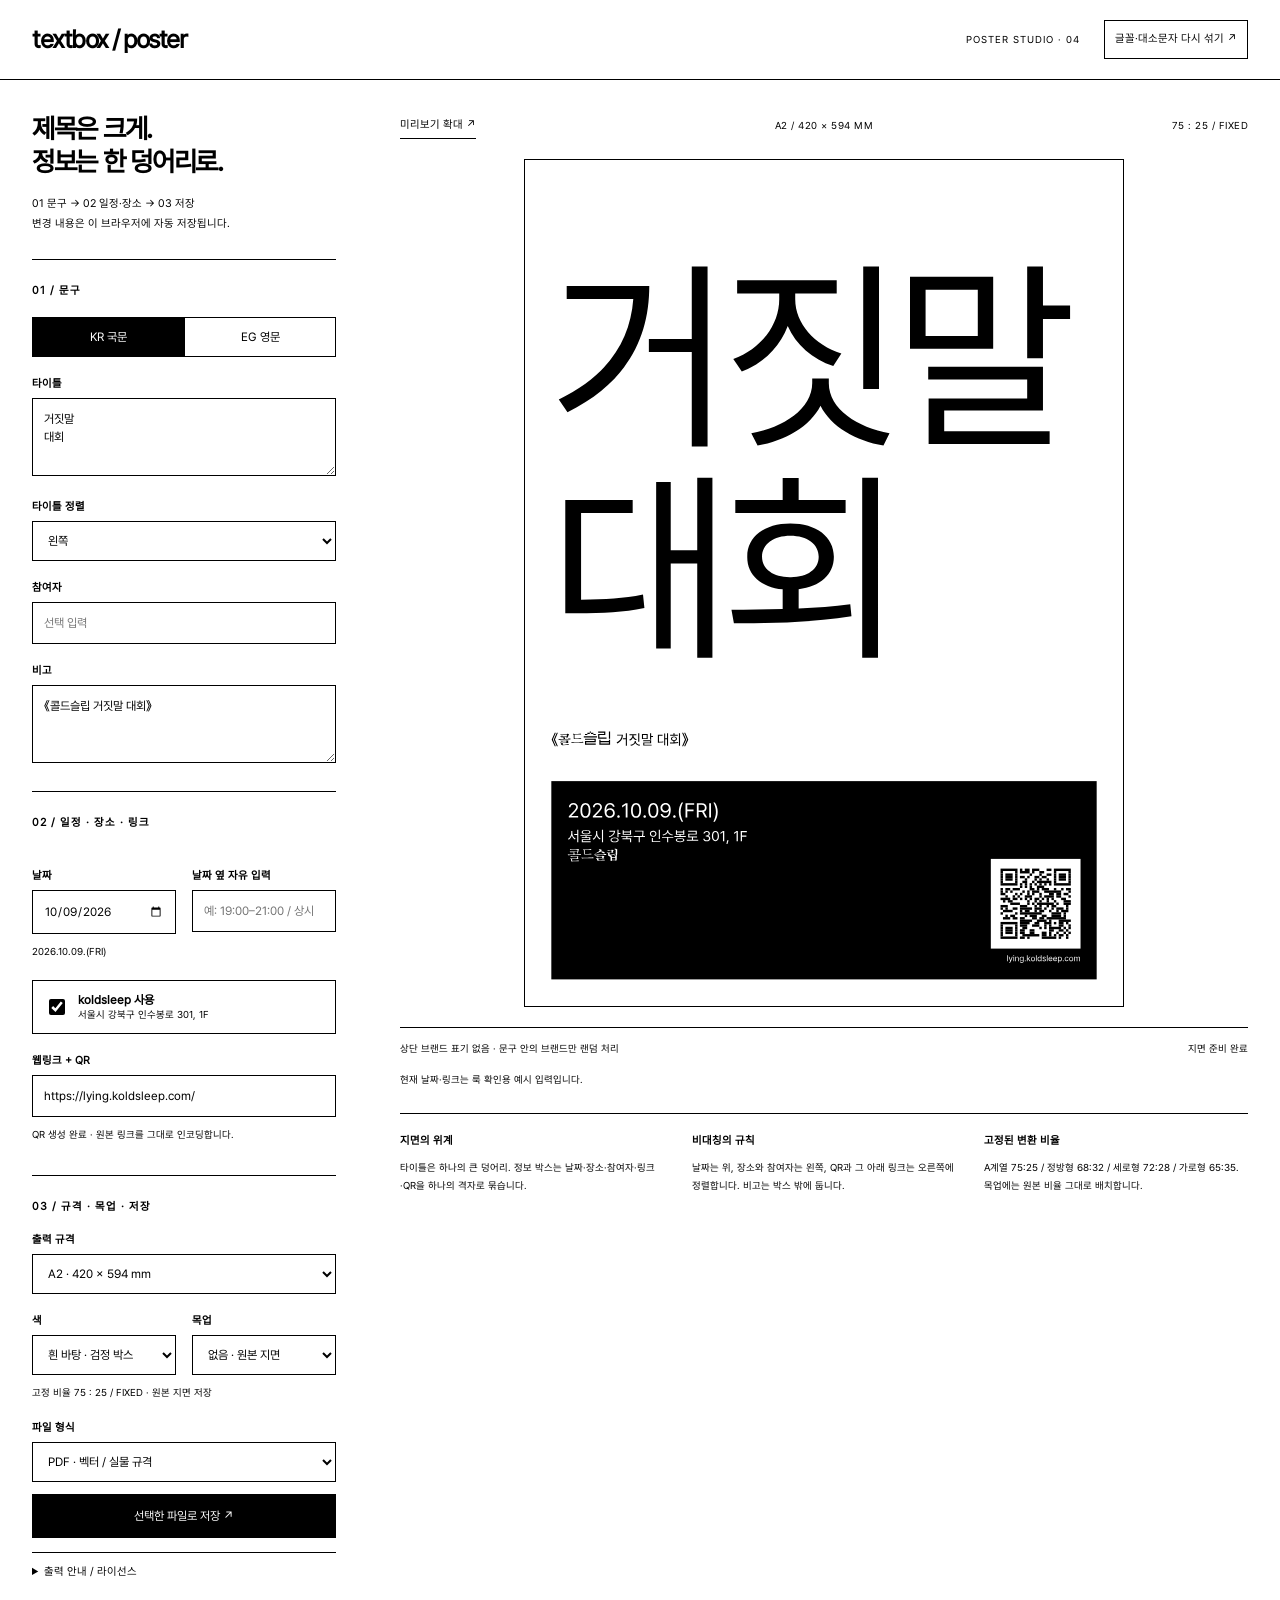
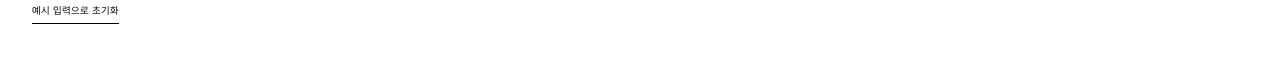
==== index.html @ a73e800d "Fix GitHub Pages: expose Poster Studio files at repository root" ====
<!doctype html><html lang="ko"><head><meta charset="utf-8"><meta name="viewport" content="width=device-width,initial-scale=1,viewport-fit=cover"><meta name="theme-color" content="#ffffff"><title>textbox / Poster Studio</title><link rel="stylesheet" href="poster-studio.css"><script defer src="vendor/opentype.min.js"></script><script defer src="vendor/qrcode.js"></script><script defer src="vendor/qrcode_UTF8.js"></script><script defer src="vendor/jspdf.umd.min.js"></script><script defer src="vendor/svg2pdf.umd.min.js"></script><script defer src="poster-studio.js"></script></head><body>
<header><a href="#" aria-label="textbox poster studio">textbox / poster</a><span>POSTER STUDIO · 04</span><button id="reroll">글꼴·대소문자 다시 섞기 ↗</button></header>
<main><aside><div class="intro"><h1>제목은 크게.<br>정보는 한 덩어리로.</h1><p>01 문구 → 02 일정·장소 → 03 저장<br>변경 내용은 이 브라우저에 자동 저장됩니다.</p></div>
<section class="controls"><h2>01 / 문구</h2><div class="segmented" aria-label="표기 언어"><button id="kr" class="active" aria-pressed="true">KR 국문</button><button id="eg" aria-pressed="false">EG 영문</button></div><label for="title">타이틀</label><textarea id="title" maxlength="120" rows="3">거짓말
대회</textarea><label for="titleAlign">타이틀 정렬</label><select id="titleAlign"><option value="left">왼쪽</option><option value="center">가운데</option><option value="right">오른쪽</option></select><label for="artist">참여자</label><input id="artist" maxlength="120" placeholder="선택 입력"><label for="summary">비고</label><textarea id="summary" rows="3" maxlength="700" placeholder="선택 입력. 원문은 그대로 보관됩니다.">《콜드슬립 거짓말 대회》</textarea>
<div id="englishPanel" hidden><label for="enMode">영문 입력 방식</label><select id="enMode"><option value="auto">국문을 기본 양식으로 자동 번역</option><option value="manual">영문 직접 입력</option></select><button id="translate" class="wide">국문 → 영문 번역 / 갱신 ↗</button><p id="translationStatus" class="helper" role="status">번역 시 제목·비고·참여자·장소명를 Cloudflare AI로 보냅니다.</p><details><summary>영문 확인·수정 / 고정 양식</summary><label for="enTitle">English title</label><textarea id="enTitle" rows="2" maxlength="180">Lying
Contest</textarea><label for="enArtist">Artist / participants</label><input id="enArtist" maxlength="180"><label for="enSummary">Notes</label><textarea id="enSummary" rows="3" maxlength="1000">Lying Contest</textarea><label for="enVenue">Venue</label><input id="enVenue" maxlength="180" value="koldsleep"><p class="helper">Title → notes → date → participants → venue / address → link. 고정 용어: 콜드슬립 → koldsleep / 거짓말 대회 → Lying Contest. 고유명사의 공식 영문은 직접 확인·수정하세요. The Kitchen의 프로그램 정보 구조를 참고한 자체 양식입니다.</p><button id="copyCaption">영문 프로그램 정보 복사</button></details></div></section>
<section class="controls"><h2>02 / 일정 · 장소 · 링크</h2><div class="two"><div><label for="date">날짜</label><input id="date" type="date" value="2026-10-09"></div><div><label for="time">날짜 옆 자유 입력</label><input id="time" type="text" maxlength="80" value="" placeholder="예: 19:00–21:00 / 상시"></div></div><p id="datePreview" class="helper"></p><label class="check"><input id="defaultVenue" type="checkbox" checked><span>koldsleep 사용<br><small>서울시 강북구 인수봉로 301, 1F</small></span></label><div id="customVenue" hidden><label for="venue">장소 이름</label><input id="venue" maxlength="120" placeholder="장소명"><button id="addressSearch" class="wide">도로명 주소 검색 ↗</button><label for="address">국문 주소</label><input id="address" maxlength="220" placeholder="검색하거나 직접 입력"><label for="addressEn">영문 도로명 주소</label><input id="addressEn" maxlength="250" placeholder="주소 검색 시 함께 채워집니다"><label for="detail">상세 주소 / 층수</label><input id="detail" maxlength="80" placeholder="예: 1F"></div><label for="link">웹링크 + QR</label><input id="link" type="url" maxlength="300" value="https://lying.koldsleep.com/" placeholder="https://"><p id="qrStatus" class="helper">링크 옆에 QR을 자동 생성합니다.</p></section>
<section class="controls"><h2>03 / 규격 · 목업 · 저장</h2><label for="size">출력 규격</label><select id="size"><option value="a2">A2 · 420 × 594 mm</option><option value="a4">A4 · 210 × 297 mm</option><option value="square">웹 정방형 · 1080 × 1080</option><option value="instagram">인스타그램 세로 · 1080 × 1350</option><option value="twitter">트위터 / X · 1600 × 900</option></select><div class="two"><div><label for="theme">색</label><select id="theme"><option value="light">흰 바탕 · 검정 박스</option><option value="dark">검정 바탕 · 흰 박스</option></select></div><div><label for="mockup">목업</label><select id="mockup"><option value="none">없음 · 원본 지면</option><option value="wall">흰색 배경 · 1600 × 2000</option><option value="desk">검정색 배경 · 2000 × 1500</option></select></div></div><div id="mockupMargins" hidden><p class="helper">목업 여백 · 각 방향 0–40%</p><div class="two"><div><label for="marginTop">위 <output id="marginTopValue">15%</output></label><input id="marginTop" type="range" min="0" max="40" value="15"></div><div><label for="marginBottom">아래 <output id="marginBottomValue">15%</output></label><input id="marginBottom" type="range" min="0" max="40" value="15"></div><div><label for="marginLeft">왼쪽 <output id="marginLeftValue">15%</output></label><input id="marginLeft" type="range" min="0" max="40" value="15"></div><div><label for="marginRight">오른쪽 <output id="marginRightValue">15%</output></label><input id="marginRight" type="range" min="0" max="40" value="15"></div></div></div><p id="geometry" class="helper"></p><label for="exportFormat">파일 형식</label><select id="exportFormat"><option value="pdf">PDF · 벡터 / 실물 규격</option><option value="jpg">JPG · 인쇄 300ppi / 웹 원본 픽셀</option><option value="svg">Illustrator용 SVG · 글자 윤곽선</option><option value="eps">Illustrator용 EPS · 글자 윤곽선</option></select><button id="export" class="primary wide" disabled>폰트 준비 중…</button><p id="exportStatus" class="helper" role="status"></p><details><summary>출력 안내 / 라이선스</summary><p class="helper">A2·A4는 재단 크기, 도련 없음. JPG는 RGB 300ppi 픽셀 수로 출력합니다. SVG·EPS는 글자를 벡터 윤곽선으로 저장합니다. Illustrator에서 열어 .ai로 저장할 수 있습니다. 고유 .ai 직접 생성은 지원하지 않습니다. PDF도 윤곽선 벡터로 저장합니다.</p><p class="helper">Pretendard / 브랜드 랜덤: Galmuri11 · Song Myung · Gowun Batang · Nanum Myeongjo · VT323 · Old Standard: SIL OFL 1.1. 상업용 제작·인쇄·임베딩·재배포가 허용되는 무료폰트만 사용합니다. <a href="assets/Pretendard-Contest-LICENSE.txt">라이선스 1</a> · <a href="assets/GowunBatang-Contest-LICENSE.txt">2</a> · <a href="assets/Galmuri11-Contest-LICENSE.txt">3</a></p></details><button id="reset" class="text-button">예시 입력으로 초기화</button></section></aside>
<section class="stage"><div class="stage-bar"><button id="zoomPreview" class="text-button">미리보기 확대 ↗</button><span id="formatLabel">A2 / 420 × 594 MM</span><span id="layoutLabel">75 : 25 / FIXED</span></div><div id="previewWrap"><div id="preview" aria-live="polite"></div></div><div class="stage-bottom"><span>상단 브랜드 표기 없음 · 문구 안의 브랜드만 랜덤 처리</span><span id="renderStatus" role="status">무료폰트 준비 중</span></div><p class="sample-note">현재 날짜·링크는 룩 확인용 예시 입력입니다.</p><div class="review"><div><b>지면의 위계</b><p>타이틀은 하나의 큰 덩어리. 정보 박스는 날짜·장소·참여자·링크·QR을 하나의 격자로 묶습니다.</p></div><div><b>비대칭의 규칙</b><p>날짜는 위, 장소와 참여자는 왼쪽, QR과 그 아래 링크는 오른쪽에 정렬합니다. 비고는 박스 밖에 둡니다.</p></div><div><b>고정된 변환 비율</b><p>A계열 75:25 / 정방형 68:32 / 세로형 72:28 / 가로형 65:35. 목업에는 원본 비율 그대로 배치합니다.</p></div></div></section></main>
<dialog id="zoomDialog"><div class="dialog-header"><strong>포스터 확대 보기</strong><button id="closeZoom">닫기</button></div><div id="zoomContent"></div></dialog><dialog id="addressDialog"><div class="dialog-header"><strong>주소 검색</strong><button id="closeAddress">닫기</button></div><div id="addressLayer"></div><p class="helper">주소 검색어는 Kakao 우편번호 서비스로 전송됩니다.</p></dialog><dialog id="downloadDialog"><h2>파일 준비 완료</h2><p id="downloadInfo"></p><a id="downloadLink" class="primary wide" download>파일 저장</a><button id="shareFile" class="wide">공유 / 파일에 저장</button><button id="closeDownload" class="wide">닫기</button></dialog>
</body></html>
---- poster-studio.css ----
@font-face{font-family:StudioSans;src:url(assets/Pretendard-Contest.otf)}*{box-sizing:border-box}body{margin:0;background:#fff;color:#000;font-family:StudioSans,sans-serif}button,input,textarea,select{font:inherit}header{display:flex;align-items:center;gap:24px;border-bottom:1px solid #000;padding:18px 28px}header a{font-size:25px;letter-spacing:-1.5px;font-weight:bold;color:#000;text-decoration:none}header span{margin-left:auto;font-size:10px;letter-spacing:1px}header button{font-size:11px}main{display:grid;grid-template-columns:320px minmax(0,1fr);gap:45px;padding:28px;max-width:1500px;margin:auto}aside{min-width:0}.intro h1{font-size:27px;letter-spacing:-1.3px;line-height:1.25;margin:0 0 15px}.intro p{font-size:11px;color:#000;line-height:1.6;margin-bottom:25px}.controls{padding:18px 0;border-top:1px solid #000}.controls h2{font-size:11px;margin:0 0 16px;letter-spacing:1px}label{display:block;font-size:11px;font-weight:bold;margin:15px 0 6px}input,textarea,select{width:100%;min-width:0;border:1px solid #000;border-radius:0;background:transparent;color:#000;padding:9px;font-size:12px}textarea{resize:vertical;line-height:1.5}button{background:transparent;border:1px solid #000;border-radius:0;padding:10px;cursor:pointer;font-size:12px}button:disabled{opacity:.45;cursor:default}.segmented{display:grid;grid-template-columns:1fr 1fr}.segmented button.active,.primary{background:#000;border-color:#000;color:#fff}.wide{display:block;width:100%;margin-top:12px;text-align:center;text-decoration:none;font-size:12px;padding:12px}.two{display:grid;grid-template-columns:1fr 1fr;gap:10px}.helper{font-size:10px;line-height:1.7;color:#000;margin:8px 0}.check{display:flex;align-items:center;gap:10px;border:1px solid #000;padding:12px;font-size:12px}.check input{width:16px;height:16px;accent-color:#000}.check small{font-size:10px;font-weight:400}details{border-top:1px solid #000;margin-top:14px;padding-top:12px}summary{font-size:11px;cursor:pointer}#englishPanel{border-left:2px solid #000;padding-left:13px;margin-top:14px}.stage{min-width:0;align-self:start;position:sticky;top:20px}.stage-bar,.stage-bottom{display:flex;justify-content:space-between;gap:15px;font-size:10px;letter-spacing:.5px;margin-bottom:14px}.stage-bottom{border-top:1px solid #000;padding-top:12px;margin-top:20px;color:#000;letter-spacing:0}#previewWrap{min-height:200px;display:grid;place-items:center}#preview{width:min(100%,600px);box-shadow:none}#preview.landscape{width:100%}#preview.mockup{width:min(100%,640px)}#preview svg{display:block;width:100%;height:auto}.review{display:grid;grid-template-columns:repeat(3,1fr);gap:20px;border-top:1px solid #000;padding-top:15px;margin-top:25px}.review b{font-size:11px}.review p,.sample-note{font-size:10px;line-height:1.7;color:#000}.text-button{border:0;border-bottom:1px solid #000;padding:5px 0;font-size:10px;margin-top:20px}dialog{background:#fff;color:#000;border:1px solid #000;padding:20px;width:min(95vw,500px)}dialog::backdrop{background:#000}.dialog-header{display:flex;justify-content:space-between;align-items:center;margin-bottom:12px}#addressLayer{width:100%;height:440px}#downloadInfo{font-size:12px;line-height:1.7}#downloadDialog h2{font-size:20px}a{color:inherit}button:focus-visible,input:focus-visible,textarea:focus-visible,select:focus-visible,a:focus-visible,summary:focus-visible{outline:3px solid #000;outline-offset:3px}[hidden]{display:none!important}@media(max-width:850px){header{padding:15px 18px;gap:10px}header a{font-size:22px}header span{display:none}header button{margin-left:auto;max-width:140px;font-size:10px}main{display:flex;flex-direction:column;padding:18px;gap:24px}.stage{position:static;order:-1}.intro{display:none}.review{display:none}.stage-bottom{font-size:9px}aside{width:100%}.controls{padding:20px 0}input,textarea,select{font-size:16px}button{min-height:42px}.helper{font-size:11px}label{font-size:12px}#preview{width:min(100%,440px)}}

/* Monochrome spacing system */
body{background:#fff;color:#000}header{padding:20px 32px;border-color:#000}main{gap:64px;padding:32px;grid-template-columns:304px minmax(0,1fr)}.controls{padding:24px 0;border-color:#000}.controls h2{margin-bottom:20px}label{margin:20px 0 8px}input,textarea,select{background:#fff;border-color:#000;padding:11px;line-height:1.5}.helper{line-height:1.8}.intro p{line-height:1.8}.stage-bar{margin-bottom:20px}.stage-bottom{line-height:1.7}.review{gap:28px}.review p{line-height:1.8}#preview{box-shadow:none;border:1px solid #000}input[type=range]{padding:0;accent-color:#000}output{float:right;font-weight:400}.two{gap:16px}button{border-color:#000;line-height:1.5}button:disabled{opacity:1;color:#000;background:#fff}#mockupMargins{border-top:1px solid #000;margin-top:20px;padding-top:8px}@media(max-width:850px){main{display:flex;padding:20px;gap:32px}header{padding:16px 20px}.controls{padding:24px 0}.stage{position:static}input,textarea,select{font-size:16px}label{margin-top:20px}}

.stage-bar{align-items:center;flex-wrap:wrap}.stage-bar .text-button{margin:0;font-size:11px}#zoomDialog{width:min(96vw,1100px);max-height:94vh}#zoomContent{overflow:auto}#zoomContent svg{display:block;width:100%;height:auto}
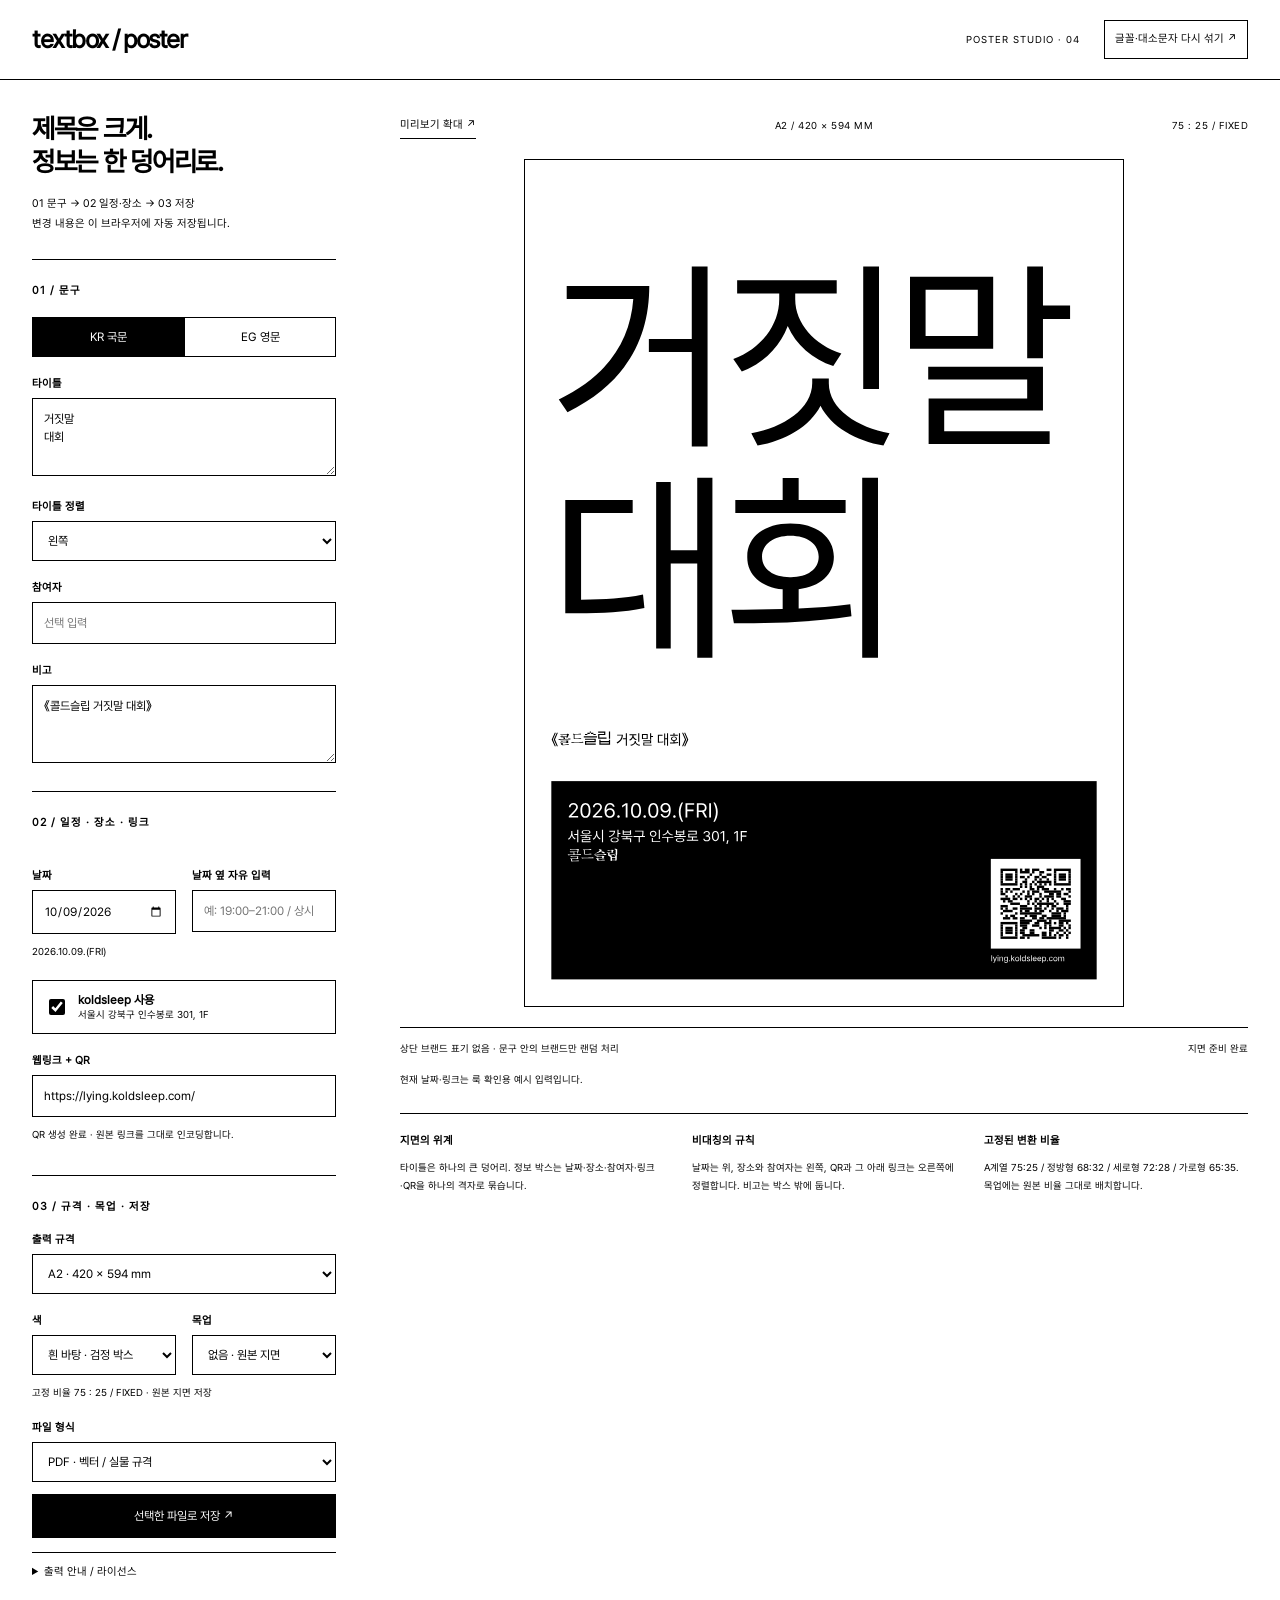
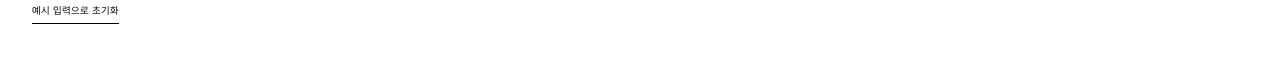
==== commit 3b9e0870: "Left-align the URL label beneath the poster QR code" ====
--- a/index.html
+++ b/index.html
@@ -1,4 +1,9 @@
-<!doctype html><html lang="ko"><head><meta charset="utf-8"><meta name="viewport" content="width=device-width,initial-scale=1,viewport-fit=cover"><meta name="theme-color" content="#ffffff"><title>textbox / Poster Studio</title><link rel="stylesheet" href="poster-studio.css"><script defer src="vendor/opentype.min.js"></script><script defer src="vendor/qrcode.js"></script><script defer src="vendor/qrcode_UTF8.js"></script><script defer src="vendor/jspdf.umd.min.js"></script><script defer src="vendor/svg2pdf.umd.min.js"></script><script defer src="poster-studio.js"></script></head><body>
+<!doctype html><html lang="ko"><head>
+<link rel="icon" href="/favicon.ico?v=20261009" sizes="any">
+<link rel="icon" type="image/png" sizes="32x32" href="/favicon-32.png?v=20261009">
+<link rel="icon" type="image/png" sizes="16x16" href="/favicon-16.png?v=20261009">
+<link rel="apple-touch-icon" sizes="180x180" href="/favicon-180.png?v=20261009">
+<meta charset="utf-8"><meta name="viewport" content="width=device-width,initial-scale=1,viewport-fit=cover"><meta name="theme-color" content="#ffffff"><title>textbox / Poster Studio</title><link rel="stylesheet" href="poster-studio.css"><script defer src="vendor/opentype.min.js"></script><script defer src="vendor/qrcode.js"></script><script defer src="vendor/qrcode_UTF8.js"></script><script defer src="vendor/jspdf.umd.min.js"></script><script defer src="vendor/svg2pdf.umd.min.js"></script><script defer src="poster-studio.js?v=20261009-link-left"></script></head><body>
 <header><a href="#" aria-label="textbox poster studio">textbox / poster</a><span>POSTER STUDIO · 04</span><button id="reroll">글꼴·대소문자 다시 섞기 ↗</button></header>
 <main><aside><div class="intro"><h1>제목은 크게.<br>정보는 한 덩어리로.</h1><p>01 문구 → 02 일정·장소 → 03 저장<br>변경 내용은 이 브라우저에 자동 저장됩니다.</p></div>
 <section class="controls"><h2>01 / 문구</h2><div class="segmented" aria-label="표기 언어"><button id="kr" class="active" aria-pressed="true">KR 국문</button><button id="eg" aria-pressed="false">EG 영문</button></div><label for="title">타이틀</label><textarea id="title" maxlength="120" rows="3">거짓말
@@ -6,7 +11,7 @@
 <div id="englishPanel" hidden><label for="enMode">영문 입력 방식</label><select id="enMode"><option value="auto">국문을 기본 양식으로 자동 번역</option><option value="manual">영문 직접 입력</option></select><button id="translate" class="wide">국문 → 영문 번역 / 갱신 ↗</button><p id="translationStatus" class="helper" role="status">번역 시 제목·비고·참여자·장소명를 Cloudflare AI로 보냅니다.</p><details><summary>영문 확인·수정 / 고정 양식</summary><label for="enTitle">English title</label><textarea id="enTitle" rows="2" maxlength="180">Lying
 Contest</textarea><label for="enArtist">Artist / participants</label><input id="enArtist" maxlength="180"><label for="enSummary">Notes</label><textarea id="enSummary" rows="3" maxlength="1000">Lying Contest</textarea><label for="enVenue">Venue</label><input id="enVenue" maxlength="180" value="koldsleep"><p class="helper">Title → notes → date → participants → venue / address → link. 고정 용어: 콜드슬립 → koldsleep / 거짓말 대회 → Lying Contest. 고유명사의 공식 영문은 직접 확인·수정하세요. The Kitchen의 프로그램 정보 구조를 참고한 자체 양식입니다.</p><button id="copyCaption">영문 프로그램 정보 복사</button></details></div></section>
 <section class="controls"><h2>02 / 일정 · 장소 · 링크</h2><div class="two"><div><label for="date">날짜</label><input id="date" type="date" value="2026-10-09"></div><div><label for="time">날짜 옆 자유 입력</label><input id="time" type="text" maxlength="80" value="" placeholder="예: 19:00–21:00 / 상시"></div></div><p id="datePreview" class="helper"></p><label class="check"><input id="defaultVenue" type="checkbox" checked><span>koldsleep 사용<br><small>서울시 강북구 인수봉로 301, 1F</small></span></label><div id="customVenue" hidden><label for="venue">장소 이름</label><input id="venue" maxlength="120" placeholder="장소명"><button id="addressSearch" class="wide">도로명 주소 검색 ↗</button><label for="address">국문 주소</label><input id="address" maxlength="220" placeholder="검색하거나 직접 입력"><label for="addressEn">영문 도로명 주소</label><input id="addressEn" maxlength="250" placeholder="주소 검색 시 함께 채워집니다"><label for="detail">상세 주소 / 층수</label><input id="detail" maxlength="80" placeholder="예: 1F"></div><label for="link">웹링크 + QR</label><input id="link" type="url" maxlength="300" value="https://lying.koldsleep.com/" placeholder="https://"><p id="qrStatus" class="helper">링크 옆에 QR을 자동 생성합니다.</p></section>
-<section class="controls"><h2>03 / 규격 · 목업 · 저장</h2><label for="size">출력 규격</label><select id="size"><option value="a2">A2 · 420 × 594 mm</option><option value="a4">A4 · 210 × 297 mm</option><option value="square">웹 정방형 · 1080 × 1080</option><option value="instagram">인스타그램 세로 · 1080 × 1350</option><option value="twitter">트위터 / X · 1600 × 900</option></select><div class="two"><div><label for="theme">색</label><select id="theme"><option value="light">흰 바탕 · 검정 박스</option><option value="dark">검정 바탕 · 흰 박스</option></select></div><div><label for="mockup">목업</label><select id="mockup"><option value="none">없음 · 원본 지면</option><option value="wall">흰색 배경 · 1600 × 2000</option><option value="desk">검정색 배경 · 2000 × 1500</option></select></div></div><div id="mockupMargins" hidden><p class="helper">목업 여백 · 각 방향 0–40%</p><div class="two"><div><label for="marginTop">위 <output id="marginTopValue">15%</output></label><input id="marginTop" type="range" min="0" max="40" value="15"></div><div><label for="marginBottom">아래 <output id="marginBottomValue">15%</output></label><input id="marginBottom" type="range" min="0" max="40" value="15"></div><div><label for="marginLeft">왼쪽 <output id="marginLeftValue">15%</output></label><input id="marginLeft" type="range" min="0" max="40" value="15"></div><div><label for="marginRight">오른쪽 <output id="marginRightValue">15%</output></label><input id="marginRight" type="range" min="0" max="40" value="15"></div></div></div><p id="geometry" class="helper"></p><label for="exportFormat">파일 형식</label><select id="exportFormat"><option value="pdf">PDF · 벡터 / 실물 규격</option><option value="jpg">JPG · 인쇄 300ppi / 웹 원본 픽셀</option><option value="svg">Illustrator용 SVG · 글자 윤곽선</option><option value="eps">Illustrator용 EPS · 글자 윤곽선</option></select><button id="export" class="primary wide" disabled>폰트 준비 중…</button><p id="exportStatus" class="helper" role="status"></p><details><summary>출력 안내 / 라이선스</summary><p class="helper">A2·A4는 재단 크기, 도련 없음. JPG는 RGB 300ppi 픽셀 수로 출력합니다. SVG·EPS는 글자를 벡터 윤곽선으로 저장합니다. Illustrator에서 열어 .ai로 저장할 수 있습니다. 고유 .ai 직접 생성은 지원하지 않습니다. PDF도 윤곽선 벡터로 저장합니다.</p><p class="helper">Pretendard / 브랜드 랜덤: Galmuri11 · Song Myung · Gowun Batang · Nanum Myeongjo · VT323 · Old Standard: SIL OFL 1.1. 상업용 제작·인쇄·임베딩·재배포가 허용되는 무료폰트만 사용합니다. <a href="assets/Pretendard-Contest-LICENSE.txt">라이선스 1</a> · <a href="assets/GowunBatang-Contest-LICENSE.txt">2</a> · <a href="assets/Galmuri11-Contest-LICENSE.txt">3</a></p></details><button id="reset" class="text-button">예시 입력으로 초기화</button></section></aside>
+<section class="controls"><h2>03 / 규격 · 목업 · 저장</h2><label for="size">출력 규격</label><select id="size"><option value="a2">A2 · 420 × 594 mm</option><option value="a4">A4 · 210 × 297 mm</option><option value="square">웹 정방형 · 1080 × 1080</option><option value="instagram">인스타그램 세로 · 1080 × 1350</option><option value="twitter">트위터 / X · 1600 × 900</option></select><div class="two"><div><label for="theme">색</label><select id="theme"><option value="light">흰 바탕 · 검정 박스</option><option value="dark">검정 바탕 · 흰 박스</option></select></div><div><label for="mockup">목업</label><select id="mockup"><option value="none">없음 · 원본 지면</option><option value="wall">흰색 배경 · 1600 × 2000</option><option value="desk">검정색 배경 · 2000 × 1500</option></select></div></div><div id="mockupMargins" hidden><p class="helper">목업 여백 · 각 방향 0–40%</p><div class="two"><div><label for="marginTop">위 <output id="marginTopValue">15%</output></label><input id="marginTop" type="range" min="0" max="40" value="15"></div><div><label for="marginBottom">아래 <output id="marginBottomValue">15%</output></label><input id="marginBottom" type="range" min="0" max="40" value="15"></div><div><label for="marginLeft">왼쪽 <output id="marginLeftValue">15%</output></label><input id="marginLeft" type="range" min="0" max="40" value="15"></div><div><label for="marginRight">오른쪽 <output id="marginRightValue">15%</output></label><input id="marginRight" type="range" min="0" max="40" value="15"></div></div></div><p id="geometry" class="helper"></p><label for="exportFormat">파일 형식</label><select id="exportFormat"><option value="pdf">PDF · 벡터 / 실물 규격</option><option value="png">PNG · 고화질 / 무손실</option><option value="jpg">JPG · 인쇄 300ppi / 웹 원본 픽셀</option><option value="svg">Illustrator용 SVG · 글자 윤곽선</option><option value="eps">Illustrator용 EPS · 글자 윤곽선</option></select><button id="export" class="primary wide" disabled>폰트 준비 중…</button><p id="exportStatus" class="helper" role="status"></p><details><summary>출력 안내 / 라이선스</summary><p class="helper">A2·A4는 재단 크기, 도련 없음. PNG는 무손실로 저장합니다. A2·A4는 300ppi, 웹·SNS·목업은 가로·세로 2배 픽셀로 저장합니다. JPG는 RGB 300ppi 픽셀 수로 출력합니다. SVG·EPS는 글자를 벡터 윤곽선으로 저장합니다. Illustrator에서 열어 .ai로 저장할 수 있습니다. 고유 .ai 직접 생성은 지원하지 않습니다. PDF도 윤곽선 벡터로 저장합니다.</p><p class="helper">Pretendard / 브랜드 랜덤: Galmuri11 · Song Myung · Gowun Batang · Nanum Myeongjo · VT323 · Old Standard: SIL OFL 1.1. 상업용 제작·인쇄·임베딩·재배포가 허용되는 무료폰트만 사용합니다. <a href="assets/Pretendard-Contest-LICENSE.txt">라이선스 1</a> · <a href="assets/GowunBatang-Contest-LICENSE.txt">2</a> · <a href="assets/Galmuri11-Contest-LICENSE.txt">3</a></p></details><button id="reset" class="text-button">예시 입력으로 초기화</button></section></aside>
 <section class="stage"><div class="stage-bar"><button id="zoomPreview" class="text-button">미리보기 확대 ↗</button><span id="formatLabel">A2 / 420 × 594 MM</span><span id="layoutLabel">75 : 25 / FIXED</span></div><div id="previewWrap"><div id="preview" aria-live="polite"></div></div><div class="stage-bottom"><span>상단 브랜드 표기 없음 · 문구 안의 브랜드만 랜덤 처리</span><span id="renderStatus" role="status">무료폰트 준비 중</span></div><p class="sample-note">현재 날짜·링크는 룩 확인용 예시 입력입니다.</p><div class="review"><div><b>지면의 위계</b><p>타이틀은 하나의 큰 덩어리. 정보 박스는 날짜·장소·참여자·링크·QR을 하나의 격자로 묶습니다.</p></div><div><b>비대칭의 규칙</b><p>날짜는 위, 장소와 참여자는 왼쪽, QR과 그 아래 링크는 오른쪽에 정렬합니다. 비고는 박스 밖에 둡니다.</p></div><div><b>고정된 변환 비율</b><p>A계열 75:25 / 정방형 68:32 / 세로형 72:28 / 가로형 65:35. 목업에는 원본 비율 그대로 배치합니다.</p></div></div></section></main>
 <dialog id="zoomDialog"><div class="dialog-header"><strong>포스터 확대 보기</strong><button id="closeZoom">닫기</button></div><div id="zoomContent"></div></dialog><dialog id="addressDialog"><div class="dialog-header"><strong>주소 검색</strong><button id="closeAddress">닫기</button></div><div id="addressLayer"></div><p class="helper">주소 검색어는 Kakao 우편번호 서비스로 전송됩니다.</p></dialog><dialog id="downloadDialog"><h2>파일 준비 완료</h2><p id="downloadInfo"></p><a id="downloadLink" class="primary wide" download>파일 저장</a><button id="shareFile" class="wide">공유 / 파일에 저장</button><button id="closeDownload" class="wide">닫기</button></dialog>
 </body></html>
